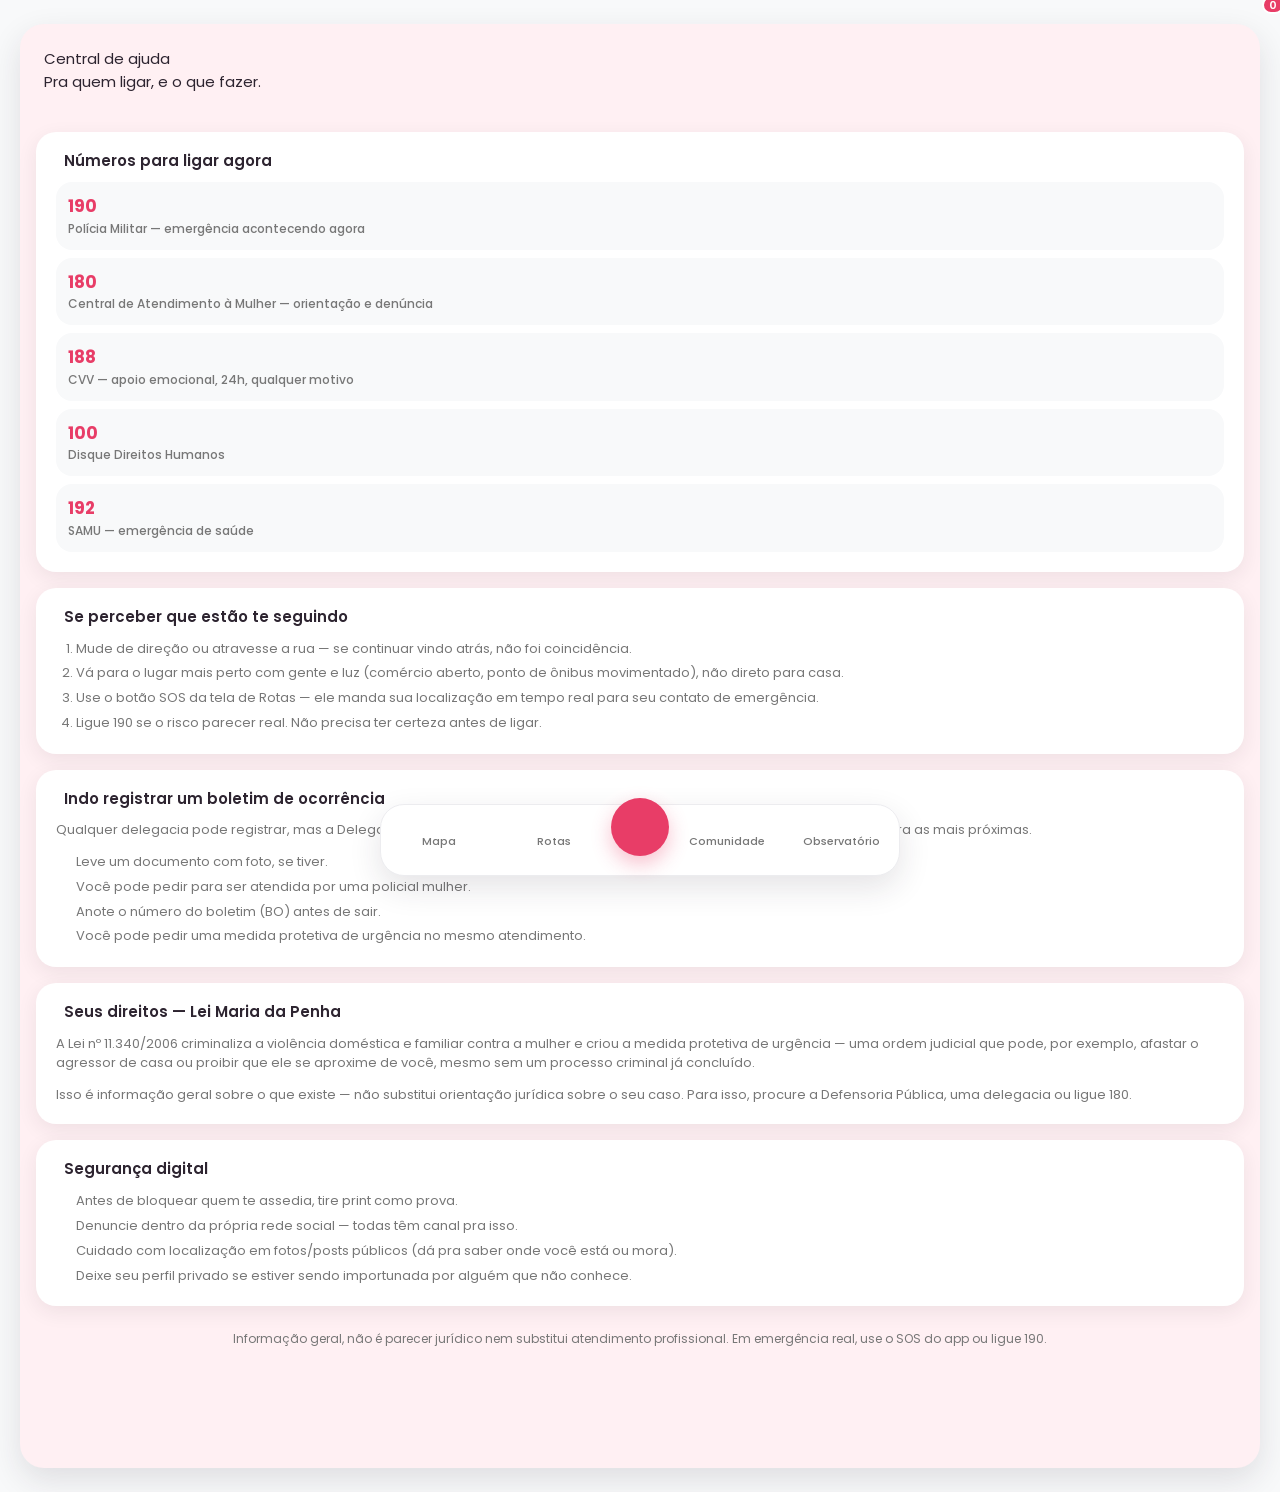
==== pages/ajuda.html @ 3c6c9dac "Central de ajuda (tela nova); Perfil sem pontos de apoio; Vanessa atualizada Central de ajuda: númer" ====
<!DOCTYPE html>
<html lang="pt-BR">
<head>
  <meta charset="UTF-8">
  <meta name="viewport" content="width=device-width, initial-scale=1">
  <meta name="theme-color" content="#E83D67">
  <title>Central de ajuda — Rota Segura</title>
  <link rel="manifest" href="../manifest.json">
  <link rel="apple-touch-icon" href="../assets/icone-192.png">
  <link rel="icon" type="image/png" href="../assets/icone-192.png">

  <meta property="og:type" content="website">
  <meta property="og:url" content="https://drogariatopfarma.github.io/rota-segura/pages/ajuda.html">
  <meta property="og:title" content="Central de ajuda — Rota Segura">
  <meta property="og:description" content="Pra quem ligar e o que fazer: números de emergência, direitos e segurança digital.">
  <meta property="og:image" content="https://drogariatopfarma.github.io/rota-segura/assets/icone-512.png">
  <meta name="twitter:card" content="summary_large_image">

  <link rel="preconnect" href="https://fonts.googleapis.com">
  <link rel="preconnect" href="https://fonts.gstatic.com" crossorigin>
  <link href="https://fonts.googleapis.com/css2?family=Poppins:wght@400;500;600;700&display=swap" rel="stylesheet">

  <link rel="stylesheet" href="../css/variables.css">
  <link rel="stylesheet" href="../css/global.css">
  <link rel="stylesheet" href="../css/components.css">
  <link rel="stylesheet" href="../css/ajuda.css">
  <link rel="stylesheet" href="../css/responsive.css">
</head>
<body>
  <div class="app-shell">

    <!-- ================= CABEÇALHO ================= -->
    <header class="topo">
      <div>
        <span class="topo__titulo">Central de ajuda</span><br>
        <span class="topo__slogan">Pra quem ligar, e o que fazer.</span>
      </div>

      <div class="topo__acoes">
        <button type="button" class="topo__botao" id="botao-notificacoes" aria-label="Notificações">
          <span data-icone="sino" data-tamanho="24" aria-hidden="true"></span>
          <span class="badge" id="badge-notificacoes" hidden>0</span>
        </button>
        <button type="button" class="topo__botao" id="botao-menu" aria-label="Abrir menu">
          <span data-icone="menu" data-tamanho="24" aria-hidden="true"></span>
        </button>
      </div>
    </header>

    <div class="ajuda" id="ajuda">

      <section class="card ajuda__cartao">
        <h2><span data-icone="telefone" data-tamanho="18" aria-hidden="true"></span> Números para ligar agora</h2>
        <div class="ajuda__numeros">
          <a class="ajuda__numero" href="tel:190">
            <span class="ajuda__numero-texto">
              <span class="ajuda__numero-numero">190</span>
              <span class="ajuda__numero-legenda">Polícia Militar — emergência acontecendo agora</span>
            </span>
            <span data-icone="telefone" data-tamanho="20" aria-hidden="true"></span>
          </a>
          <a class="ajuda__numero" href="tel:180">
            <span class="ajuda__numero-texto">
              <span class="ajuda__numero-numero">180</span>
              <span class="ajuda__numero-legenda">Central de Atendimento à Mulher — orientação e denúncia</span>
            </span>
            <span data-icone="telefone" data-tamanho="20" aria-hidden="true"></span>
          </a>
          <a class="ajuda__numero" href="tel:188">
            <span class="ajuda__numero-texto">
              <span class="ajuda__numero-numero">188</span>
              <span class="ajuda__numero-legenda">CVV — apoio emocional, 24h, qualquer motivo</span>
            </span>
            <span data-icone="telefone" data-tamanho="20" aria-hidden="true"></span>
          </a>
          <a class="ajuda__numero" href="tel:100">
            <span class="ajuda__numero-texto">
              <span class="ajuda__numero-numero">100</span>
              <span class="ajuda__numero-legenda">Disque Direitos Humanos</span>
            </span>
            <span data-icone="telefone" data-tamanho="20" aria-hidden="true"></span>
          </a>
          <a class="ajuda__numero" href="tel:192">
            <span class="ajuda__numero-texto">
              <span class="ajuda__numero-numero">192</span>
              <span class="ajuda__numero-legenda">SAMU — emergência de saúde</span>
            </span>
            <span data-icone="telefone" data-tamanho="20" aria-hidden="true"></span>
          </a>
        </div>
      </section>

      <section class="card ajuda__cartao">
        <h2><span data-icone="olho" data-tamanho="18" aria-hidden="true"></span> Se perceber que estão te seguindo</h2>
        <ol>
          <li>Mude de direção ou atravesse a rua — se continuar vindo atrás, não foi coincidência.</li>
          <li>Vá para o lugar mais perto com gente e luz (comércio aberto, ponto de ônibus movimentado), não direto para casa.</li>
          <li>Use o botão SOS da tela de Rotas — ele manda sua localização em tempo real para seu contato de emergência.</li>
          <li>Ligue 190 se o risco parecer real. Não precisa ter certeza antes de ligar.</li>
        </ol>
      </section>

      <section class="card ajuda__cartao">
        <h2><span data-icone="predio" data-tamanho="18" aria-hidden="true"></span> Indo registrar um boletim de ocorrência</h2>
        <p>Qualquer delegacia pode registrar, mas a Delegacia da Mulher (DEAM) é especializada em violência de gênero — o Mapa mostra as mais próximas.</p>
        <ul>
          <li>Leve um documento com foto, se tiver.</li>
          <li>Você pode pedir para ser atendida por uma policial mulher.</li>
          <li>Anote o número do boletim (BO) antes de sair.</li>
          <li>Você pode pedir uma medida protetiva de urgência no mesmo atendimento.</li>
        </ul>
      </section>

      <section class="card ajuda__cartao">
        <h2><span data-icone="escudo" data-tamanho="18" aria-hidden="true"></span> Seus direitos — Lei Maria da Penha</h2>
        <p>
          A Lei nº 11.340/2006 criminaliza a violência doméstica e familiar contra a mulher e criou
          a medida protetiva de urgência — uma ordem judicial que pode, por exemplo, afastar o
          agressor de casa ou proibir que ele se aproxime de você, mesmo sem um processo criminal
          já concluído.
        </p>
        <p>
          Isso é informação geral sobre o que existe — não substitui orientação jurídica sobre o
          seu caso. Para isso, procure a Defensoria Pública, uma delegacia ou ligue 180.
        </p>
      </section>

      <section class="card ajuda__cartao">
        <h2><span data-icone="cadeado" data-tamanho="18" aria-hidden="true"></span> Segurança digital</h2>
        <ul>
          <li>Antes de bloquear quem te assedia, tire print como prova.</li>
          <li>Denuncie dentro da própria rede social — todas têm canal pra isso.</li>
          <li>Cuidado com localização em fotos/posts públicos (dá pra saber onde você está ou mora).</li>
          <li>Deixe seu perfil privado se estiver sendo importunada por alguém que não conhece.</li>
        </ul>
      </section>

      <p class="ajuda__aviso">
        Informação geral, não é parecer jurídico nem substitui atendimento profissional. Em
        emergência real, use o SOS do app ou ligue 190.
      </p>
    </div>
  </div>

  <!-- ================= BOTTOM NAVIGATION ================= -->
  <nav class="bottom-nav" aria-label="Navegação principal">
    <a class="bottom-nav__item" href="mapa.html">
      <span data-icone="mapa" data-tamanho="22" aria-hidden="true"></span>
      <span class="bottom-nav__rotulo">Mapa</span>
    </a>
    <a class="bottom-nav__item" href="rotas.html">
      <span data-icone="rotas" data-tamanho="22" aria-hidden="true"></span>
      <span class="bottom-nav__rotulo">Rotas</span>
    </a>
    <button type="button" class="bottom-nav__fab" id="botao-central" aria-label="Cadastrar">
      <span data-icone="mais" data-tamanho="28" aria-hidden="true"></span>
    </button>
    <a class="bottom-nav__item" href="alertas.html">
      <span data-icone="sino" data-tamanho="22" aria-hidden="true"></span>
      <span class="bottom-nav__rotulo">Comunidade</span>
    </a>
    <a class="bottom-nav__item" href="observatorio.html">
      <span data-icone="grafico" data-tamanho="22" aria-hidden="true"></span>
      <span class="bottom-nav__rotulo">Observatório</span>
    </a>
  </nav>

  <!-- ================= MODAL: NOTIFICAÇÕES ================= -->
  <div class="modal" id="modal-notificacoes" role="dialog" aria-modal="true"
       aria-labelledby="titulo-modal-notificacoes" hidden>
    <div class="modal__caixa">
      <div class="modal__cabecalho">
        <h2 class="modal__titulo" id="titulo-modal-notificacoes">Notificações</h2>
        <div class="modal__cabecalho-acoes">
          <button type="button" class="btn-texto" id="btn-limpar-notificacoes">Limpar</button>
          <button type="button" class="btn-icone" data-fechar aria-label="Fechar">
            <span data-icone="fechar" data-tamanho="20" aria-hidden="true"></span>
          </button>
        </div>
      </div>
      <div id="notificacoes-lista"></div>
    </div>
  </div>

  <!-- ================= MODAL: MENU ================= -->
  <div class="modal" id="modal-menu" role="dialog" aria-modal="true"
       aria-labelledby="titulo-modal-menu" hidden>
    <div class="modal__caixa">
      <div class="modal__cabecalho">
        <h2 class="modal__titulo" id="titulo-modal-menu">Menu</h2>
        <button type="button" class="btn-icone" data-fechar aria-label="Fechar">
          <span data-icone="fechar" data-tamanho="20" aria-hidden="true"></span>
        </button>
      </div>
      <p class="menu-saudacao">Conectada como <strong id="nome-usuaria">...</strong></p>

      <a class="modal__opcao" href="perfil.html">
        <span class="modal__opcao__icone" data-icone="perfil" data-tamanho="22" aria-hidden="true"></span>
        <span><span class="modal__opcao__titulo">Meu perfil</span></span>
      </a>
      <a class="modal__opcao" href="perfil.html#relatos">
        <span class="modal__opcao__icone" data-icone="escudo" data-tamanho="22" aria-hidden="true"></span>
        <span><span class="modal__opcao__titulo">Meus relatos</span></span>
      </a>
      <a class="modal__opcao" href="perfil.html#contatos">
        <span class="modal__opcao__icone" data-icone="telefone" data-tamanho="22" aria-hidden="true"></span>
        <span><span class="modal__opcao__titulo">Contatos de emergência</span></span>
      </a>
      <a class="modal__opcao" href="ajuda.html">
        <span class="modal__opcao__icone" data-icone="coracao" data-tamanho="22" aria-hidden="true"></span>
        <span><span class="modal__opcao__titulo">Central de ajuda</span></span>
      </a>
      <button type="button" class="modal__opcao" data-trocar-modal="modal-notificacoes">
        <span class="modal__opcao__icone" data-icone="sino" data-tamanho="22" aria-hidden="true"></span>
        <span><span class="modal__opcao__titulo">Notificações</span></span>
      </button>
      <a class="modal__opcao" href="perfil.html#configuracoes">
        <span class="modal__opcao__icone" data-icone="engrenagem" data-tamanho="22" aria-hidden="true"></span>
        <span><span class="modal__opcao__titulo">Configurações</span></span>
      </a>
      <button type="button" class="modal__opcao" id="menu-baixar-app">
        <span class="modal__opcao__icone" data-icone="baixar" data-tamanho="22" aria-hidden="true"></span>
        <span><span class="modal__opcao__titulo">Baixar app</span></span>
      </button>
      <a class="modal__opcao" href="termos.html">
        <span class="modal__opcao__icone" data-icone="documento" data-tamanho="22" aria-hidden="true"></span>
        <span><span class="modal__opcao__titulo">Termos de uso</span></span>
      </a>
      <button type="button" class="modal__opcao" data-trocar-modal="modal-privacidade">
        <span class="modal__opcao__icone" data-icone="cadeado" data-tamanho="22" aria-hidden="true"></span>
        <span><span class="modal__opcao__titulo">Privacidade</span></span>
      </button>

      <button type="button" class="btn btn-secundario btn-bloco menu-sair" data-acao="sair">Sair da conta</button>
    </div>
  </div>

  <!-- ================= MODAL: PRIVACIDADE ================= -->
  <div class="modal" id="modal-privacidade" role="dialog" aria-modal="true"
       aria-labelledby="titulo-modal-privacidade" hidden>
    <div class="modal__caixa">
      <div class="modal__cabecalho">
        <h2 class="modal__titulo" id="titulo-modal-privacidade">Privacidade</h2>
        <button type="button" class="btn-icone" data-fechar aria-label="Fechar">
          <span data-icone="fechar" data-tamanho="20" aria-hidden="true"></span>
        </button>
      </div>
      <p class="modal__texto">
        Seus dados de conta (nome, e-mail, telefone, avatar) ficam armazenados no Supabase,
        protegidos por regras de acesso (Row Level Security) — por exemplo, seus contatos de
        emergência só podem ser vistos por você.
      </p>
      <p class="modal__texto">
        A localização usada pelo botão SOS é lida na hora e nunca é salva em nosso banco de
        dados. Relatos, pontos de apoio e publicações que você cadastra ficam visíveis para
        outras usuárias logadas, porque esse é o propósito da plataforma.
      </p>
      <p class="modal__texto">
        Você pode editar seus dados e excluir seus contatos de emergência a qualquer momento
        pela tela de Perfil.
      </p>
    </div>
  </div>

  <!-- ================= MODAL: BAIXAR APP ================= -->
  <div class="modal" id="modal-baixar-app" role="dialog" aria-modal="true"
       aria-labelledby="titulo-modal-baixar-app" hidden>
    <div class="modal__caixa">
      <div class="modal__cabecalho">
        <h2 class="modal__titulo" id="titulo-modal-baixar-app">Baixar o app</h2>
        <button type="button" class="btn-icone" data-fechar aria-label="Fechar">
          <span data-icone="fechar" data-tamanho="20" aria-hidden="true"></span>
        </button>
      </div>
      <p class="modal__texto">
        O Rota Segura pode ficar como um ícone na tela do seu celular, abrindo direto sem
        precisar do navegador. O passo muda um pouco conforme o aparelho:
      </p>
      <p class="modal__texto">
        <strong>iPhone (Safari):</strong> toque no ícone de compartilhar (o quadrado com a
        seta pra cima) → "Adicionar à Tela de Início" → Adicionar.
      </p>
      <p class="modal__texto">
        <strong>Android (Chrome):</strong> toque nos três pontinhos do navegador → "Instalar
        aplicativo" ou "Adicionar à tela inicial".
      </p>
      <p class="modal__texto">
        <strong>Computador (Chrome/Edge):</strong> procure o ícone de instalação na barra de
        endereço, ou no menu do navegador → "Instalar Rota Segura".
      </p>
    </div>
  </div>

  <!-- ================= SCRIPTS ================= -->
  <script type="module" src="../js/ajuda.js"></script>
  <script type="module">
    import { abrirModal, toast } from '../js/ui.js';
    document.getElementById('botao-menu')
      ?.addEventListener('click', () => abrirModal('modal-menu'));
    // Central de ajuda não tem formulário de cadastro próprio (mesmo
    // princípio de js/observatorio.html, botão-central lá) — manda pra tela
    // que tem.
    document.getElementById('botao-central')
      ?.addEventListener('click', () => {
        toast('Para cadastrar, vá até a tela do Mapa.', 'info');
        window.location.href = 'mapa.html';
      });
  </script>
</body>
</html>
---- css/variables.css ----
/* ============================================================
   ROTA SEGURA — Design System (tokens)
   Todas as cores, raios, sombras e espaçamentos do projeto.
   NUNCA escreva cor "na mão" em outro arquivo: use var(--...)
   ============================================================ */

:root {
  /* ---------- Paleta ---------- */
  --rosa-magenta: #E83D67;
  --rosa-magenta-escuro: #D81B60;
  --rosa-bebe: #FFF0F3;
  --rosa-claro: #FCE4EC;
  --branco: #FFFFFF;
  --cinza-muito-claro: #F8F9FA;
  --texto-principal: #2D2430;
  --texto-secundario: #777777;
  --verde: #4CAF7D;
  --amarelo: #F4A261;
  --vermelho: #D32F2F;

  /* ---------- Derivadas ---------- */
  --borda: #ECECEF;
  --overlay: rgba(45, 36, 48, 0.45);
  --verde-suave: #E8F6EE;
  --amarelo-suave: #FDF1E5;
  --vermelho-suave: #FBEAEA;
  --roxo: #7C5CBF;
  --roxo-suave: #F1ECFB;
  /* Mesma cor das notícias públicas no mapa (js/map.js, ICONES.fonte_publica)
     — mantém a identidade visual entre o pino e o card da lista. */
  --teal: #0097A7;
  --teal-suave: #E0F4F6;
  /* Comércio 24h no mapa (js/map.js, js/routes.js) — antes usava a MESMA cor
     de delegacia (--roxo), dava pra confundir os dois pinos só de olhar. */
  --marrom: #8D6E63;

  /* ---------- Tipografia ---------- */
  --fonte: 'Poppins', 'Nunito', 'Inter', -apple-system, BlinkMacSystemFont, 'Segoe UI', sans-serif;
  --fs-xs: 0.75rem;   /* 12px */
  --fs-sm: 0.8125rem; /* 13px */
  --fs-md: 0.9375rem; /* 15px */
  --fs-lg: 1.0625rem; /* 17px */
  --fs-xl: 1.375rem;  /* 22px */
  --fs-2xl: 1.75rem;  /* 28px */

  /* ---------- Raios ---------- */
  --raio-sm: 12px;
  --raio-md: 16px;
  --raio-lg: 20px;
  --raio-xl: 24px;
  --raio-full: 999px;

  /* ---------- Sombras ---------- */
  --sombra-sm: 0 2px 8px rgba(45, 36, 48, 0.06);
  --sombra-md: 0 6px 20px rgba(45, 36, 48, 0.08);
  --sombra-lg: 0 12px 32px rgba(45, 36, 48, 0.12);
  --sombra-rosa: 0 8px 20px rgba(232, 61, 103, 0.32);

  /* ---------- Espaçamento ---------- */
  --esp-1: 4px;
  --esp-2: 8px;
  --esp-3: 12px;
  --esp-4: 16px;
  --esp-5: 20px;
  --esp-6: 24px;
  --esp-8: 32px;

  /* ---------- Layout ---------- */
  --altura-bottom-nav: 72px;
  --largura-app: 480px;
  --z-mapa: 1;
  --z-flutuante: 500;
  /* Sugestões de busca: mais alto que qualquer aviso/botão flutuante sobre o
     mapa (--z-flutuante) — sem isso, um aviso de precisão de GPS podia
     aparecer POR CIMA da lista de sugestões, cobrindo os resultados. */
  --z-sugestoes: 600;
  --z-nav: 900;
  --z-modal: 1000;
  --z-toast: 1100;
}
---- css/global.css ----
/* ============================================================
   ROTA SEGURA — Global (reset + base)
   ============================================================ */

*,
*::before,
*::after {
  box-sizing: border-box;
  margin: 0;
  padding: 0;
}

html {
  -webkit-text-size-adjust: 100%;
}

body {
  font-family: var(--fonte);
  font-size: var(--fs-md);
  font-weight: 400;
  color: var(--texto-principal);
  background: var(--rosa-bebe);
  line-height: 1.5;
  min-height: 100vh;
  -webkit-font-smoothing: antialiased;
}

h1, h2, h3, h4 {
  font-weight: 600;
  line-height: 1.25;
  color: var(--texto-principal);
}

h1 { font-size: var(--fs-2xl); }
h2 { font-size: var(--fs-xl); }
h3 { font-size: var(--fs-lg); }

a {
  color: var(--rosa-magenta-escuro);
  text-decoration: none;
  font-weight: 500;
}

a:hover { text-decoration: underline; }

button {
  font-family: inherit;
  font-size: inherit;
  cursor: pointer;
  border: none;
  background: none;
  color: inherit;
}

input, select, textarea {
  font-family: inherit;
  font-size: var(--fs-md);
  color: var(--texto-principal);
}

img { max-width: 100%; display: block; }

ul { list-style: none; }

/* Foco visível para navegação por teclado (acessibilidade) */
:focus-visible {
  outline: 3px solid var(--rosa-magenta);
  outline-offset: 2px;
  border-radius: 4px;
}

/* Conteúdo só para leitores de tela */
.sr-only {
  position: absolute;
  width: 1px; height: 1px;
  padding: 0; margin: -1px;
  overflow: hidden;
  clip: rect(0 0 0 0);
  white-space: nowrap;
  border: 0;
}

/* Pular para o conteúdo */
.pular-link {
  position: absolute;
  left: -9999px;
  top: 8px;
  background: var(--branco);
  padding: var(--esp-3);
  border-radius: var(--raio-sm);
  z-index: var(--z-toast);
}
.pular-link:focus { left: 8px; }

.texto-secundario { color: var(--texto-secundario); }
.oculto { display: none !important; }

@media (prefers-reduced-motion: reduce) {
  *, *::before, *::after {
    animation-duration: 0.001ms !important;
    transition-duration: 0.001ms !important;
  }
}
---- css/components.css ----
/* ============================================================
   ROTA SEGURA — Componentes reutilizáveis
   ============================================================ */

/* ---------------- Botões ---------------- */
.btn {
  display: inline-flex;
  align-items: center;
  justify-content: center;
  gap: var(--esp-2);
  padding: 14px 22px;
  border-radius: var(--raio-full);
  font-weight: 600;
  font-size: var(--fs-md);
  transition: transform .15s ease, box-shadow .15s ease, background .15s ease;
  min-height: 48px;
}
.btn:active { transform: scale(0.98); }
.btn[disabled] { opacity: .55; cursor: not-allowed; }

.btn-primario {
  background: var(--rosa-magenta);
  color: var(--branco);
  box-shadow: var(--sombra-rosa);
}
.btn-primario:hover:not([disabled]) { background: var(--rosa-magenta-escuro); }

.btn-secundario {
  background: var(--branco);
  color: var(--rosa-magenta-escuro);
  border: 1.5px solid var(--rosa-claro);
}
.btn-secundario:hover:not([disabled]) { background: var(--rosa-bebe); }

.btn-texto {
  background: transparent;
  color: var(--rosa-magenta-escuro);
  padding: 8px 12px;
  min-height: auto;
}

.btn-bloco { width: 100%; }

.btn-icone {
  width: 44px; height: 44px;
  border-radius: var(--raio-full);
  display: inline-flex;
  align-items: center;
  justify-content: center;
  background: var(--branco);
  color: var(--texto-principal);
  box-shadow: var(--sombra-sm);
}
.btn-icone:hover { background: var(--cinza-muito-claro); }

/* ---------------- Cards ---------------- */
.card {
  background: var(--branco);
  border-radius: var(--raio-lg);
  box-shadow: var(--sombra-md);
  padding: var(--esp-5);
}

.lista-relatos__grupo + .lista-relatos__grupo { margin-top: var(--esp-6); }
.lista-relatos__grupo-titulo {
  font-size: var(--fs-xs);
  font-weight: 700;
  text-transform: uppercase;
  letter-spacing: 0.04em;
  color: var(--texto-secundario);
  margin-bottom: var(--esp-2);
}
.lista-relatos__ver-todos {
  display: block;
  width: 100%;
  margin-top: var(--esp-2);
  text-align: center;
  font-weight: 700;
}

.card-lista {
  display: flex;
  align-items: flex-start;
  gap: var(--esp-3);
  background: var(--branco);
  border: 1px solid var(--borda);
  border-radius: var(--raio-md);
  padding: var(--esp-3) var(--esp-4);
}
.card-lista + .card-lista { margin-top: var(--esp-3); }

.card-lista__icone {
  flex: 0 0 42px;
  height: 42px;
  border-radius: 14px;
  display: flex;
  align-items: center;
  justify-content: center;
  color: var(--branco);
  background: var(--rosa-magenta);
}
.card-lista__icone--atencao { background: var(--amarelo); }
.card-lista__icone--verde { background: var(--verde); }
.card-lista__icone--roxo { background: var(--roxo); }
.card-lista__icone--teal { background: var(--teal); }

.card-lista__conteudo { flex: 1; min-width: 0; }
.card-lista__titulo { font-weight: 600; font-size: var(--fs-md); }
.card-lista__meta { font-size: var(--fs-xs); color: var(--texto-secundario); }
.card-lista__meta--prazo { color: var(--rosa-magenta-escuro); font-weight: 600; }
.card-lista__endereco { font-size: var(--fs-sm); font-weight: 500; margin-top: 2px; }
.card-lista__desc { font-size: var(--fs-sm); color: var(--texto-secundario); margin-top: 4px; }
.card-lista__link { display: inline-block; margin-top: var(--esp-2); font-size: var(--fs-xs); font-weight: 600; color: var(--teal); }

/* ---------------- Validação de relato (concordo/discordo) ---------------- */
.card-lista__votos {
  display: flex;
  align-items: center;
  gap: var(--esp-2);
  margin-top: var(--esp-3);
  flex-wrap: wrap;
}
.card-lista__voto-btn {
  display: inline-flex;
  align-items: center;
  gap: 5px;
  padding: 5px 12px;
  border-radius: var(--raio-full);
  border: 1.5px solid var(--borda);
  background: var(--branco);
  color: var(--texto-secundario);
  font-size: var(--fs-xs);
  font-weight: 600;
}
.card-lista__voto-btn:hover:not([disabled]) { border-color: var(--rosa-claro); }
.card-lista__voto-btn--concordo.ativo { background: var(--verde-suave); border-color: var(--verde); color: #2E7D5B; }
.card-lista__voto-btn--discordo.ativo { background: var(--vermelho-suave); border-color: var(--vermelho); color: var(--vermelho); }
.card-lista__percentual { font-size: var(--fs-xs); color: var(--texto-secundario); }

.card-lista__foto {
  display: block;
  margin-top: var(--esp-2);
  width: 100%;
  max-width: 220px;
  border-radius: var(--raio-md);
  overflow: hidden;
}
.card-lista__foto img { display: block; width: 100%; height: 120px; object-fit: cover; }

/* ---------------- Lightbox (foto ampliada) ----------------
   O botão de fechar é fixo na tela (não preso ao tamanho da foto): uma foto
   grande ou com proporção estranha não pode mais empurrar o "X" pra fora da
   área visível ou deixar ele pequeno demais pra tocar. */
.modal--lightbox { align-items: center; padding: var(--esp-6) var(--esp-5); }
.modal__caixa--lightbox {
  background: transparent;
  width: auto;
  max-width: 100%;
  border-radius: 0;
  padding: 0;
  animation: aparecer .18s ease;
}
.modal__caixa--lightbox img {
  display: block;
  max-width: 100%;
  max-height: 72vh;
  border-radius: var(--raio-md);
  box-shadow: var(--sombra-lg);
}
.lightbox-fechar {
  position: fixed;
  top: var(--esp-5);
  right: var(--esp-5);
  z-index: calc(var(--z-modal) + 1);
  width: 44px;
  height: 44px;
  border-radius: 50%;
  background: rgba(45, 36, 48, 0.65);
  color: var(--branco);
  display: flex;
  align-items: center;
  justify-content: center;
}
.lightbox-fechar:hover { background: rgba(45, 36, 48, 0.85); }

/* ---------------- Tags / badges ---------------- */
.tag {
  display: inline-block;
  padding: 5px 12px;
  border-radius: var(--raio-full);
  font-size: var(--fs-xs);
  font-weight: 600;
  white-space: nowrap;
}
.tag--rosa { background: var(--rosa-claro); color: var(--rosa-magenta-escuro); }
.tag--verde { background: var(--verde-suave); color: #2E7D5B; }
.tag--amarelo { background: var(--amarelo-suave); color: #B26A22; }
.tag--vermelho { background: var(--vermelho-suave); color: var(--vermelho); }
.tag--roxo { background: var(--roxo-suave); color: var(--roxo); }
.tag--teal { background: var(--teal-suave); color: var(--teal); }

.badge {
  position: absolute;
  top: -4px; right: -4px;
  min-width: 18px; height: 18px;
  padding: 0 5px;
  border-radius: var(--raio-full);
  background: var(--rosa-magenta);
  color: var(--branco);
  font-size: 11px;
  font-weight: 600;
  display: flex;
  align-items: center;
  justify-content: center;
  border: 2px solid var(--branco);
}

/* ---------------- Formulários ---------------- */
.campo { margin-bottom: var(--esp-4); }
/* Campo com lista de sugestões de endereço embaixo (ex.: "Endereço" do ponto de apoio) */
.campo--busca { position: relative; }

.campo label {
  display: block;
  font-size: var(--fs-sm);
  font-weight: 600;
  margin-bottom: 6px;
}

.campo input,
.campo select,
.campo textarea {
  width: 100%;
  padding: 14px 16px;
  border: 1.5px solid var(--borda);
  border-radius: var(--raio-md);
  background: var(--branco);
  transition: border-color .15s ease, box-shadow .15s ease;
}

.campo input:focus,
.campo select:focus,
.campo textarea:focus {
  outline: none;
  border-color: var(--rosa-magenta);
  box-shadow: 0 0 0 4px rgba(232, 61, 103, 0.12);
}

.campo textarea { min-height: 96px; resize: vertical; }

.campo-erro {
  color: var(--vermelho);
  font-size: var(--fs-xs);
  margin-top: 5px;
  display: block;
}

.campo input[aria-invalid="true"] { border-color: var(--vermelho); }

.campo-checkbox {
  display: flex;
  align-items: flex-start;
  gap: 10px;
  margin-bottom: var(--esp-3);
  font-size: var(--fs-sm);
}
.campo-checkbox input { width: 20px; height: 20px; accent-color: var(--rosa-magenta); flex-shrink: 0; }
.campo-checkbox__ajuda {
  display: block;
  margin-top: 2px;
  font-size: var(--fs-xs);
  color: var(--texto-secundario);
  font-weight: 400;
}

.linha-campos { display: flex; gap: var(--esp-3); }
.linha-campos > * { flex: 1; }

/* ---------------- Mensagens de estado ---------------- */
.mensagem {
  border-radius: var(--raio-md);
  padding: var(--esp-3) var(--esp-4);
  font-size: var(--fs-sm);
  margin-bottom: var(--esp-4);
  display: flex;
  gap: 10px;
  align-items: flex-start;
}
.mensagem--erro { background: var(--vermelho-suave); color: var(--vermelho); }
.mensagem--sucesso { background: var(--verde-suave); color: #2E7D5B; }
.mensagem--info { background: var(--rosa-bebe); color: var(--rosa-magenta-escuro); }
.mensagem--atencao { background: var(--amarelo-suave); color: #B26A22; }

.estado-vazio {
  text-align: center;
  padding: var(--esp-6) var(--esp-4);
  color: var(--texto-secundario);
  font-size: var(--fs-sm);
}
.estado-vazio svg { margin: 0 auto var(--esp-3); color: var(--rosa-claro); }

/* ---------------- Skeleton (loading) ---------------- */
.skeleton {
  background: linear-gradient(90deg, #EFEFF2 25%, #F7F7F9 50%, #EFEFF2 75%);
  background-size: 200% 100%;
  animation: skeleton 1.2s infinite;
  border-radius: var(--raio-md);
}
.skeleton-linha { height: 62px; margin-bottom: var(--esp-3); }
@keyframes skeleton {
  0% { background-position: 200% 0; }
  100% { background-position: -200% 0; }
}

.spinner {
  width: 18px; height: 18px;
  border: 2.5px solid rgba(255,255,255,.45);
  border-top-color: var(--branco);
  border-radius: 50%;
  animation: girar .7s linear infinite;
  display: inline-block;
}
.spinner--rosa { border-color: var(--rosa-claro); border-top-color: var(--rosa-magenta); }
@keyframes girar { to { transform: rotate(360deg); } }

/* ---------------- Bottom navigation ---------------- */
.bottom-nav {
  position: fixed;
  bottom: 0; left: 50%;
  transform: translateX(-50%);
  width: 100%;
  max-width: var(--largura-app);
  height: var(--altura-bottom-nav);
  background: var(--branco);
  border-top: 1px solid var(--borda);
  display: flex;
  align-items: center;
  justify-content: space-around;
  padding-bottom: env(safe-area-inset-bottom);
  z-index: var(--z-nav);
}

.bottom-nav__item {
  flex: 1;
  display: flex;
  flex-direction: column;
  align-items: center;
  gap: 3px;
  font-size: 11px;
  font-weight: 500;
  color: var(--texto-secundario);
  padding: 6px 0;
}
.bottom-nav__item:hover { text-decoration: none; color: var(--rosa-magenta); }
.bottom-nav__item.ativo { color: var(--rosa-magenta); }
.bottom-nav__item.ativo .bottom-nav__rotulo { border-bottom: 2px solid var(--rosa-magenta); padding-bottom: 2px; }

.bottom-nav__fab {
  flex: 0 0 auto;
  width: 58px; height: 58px;
  border-radius: 50%;
  background: var(--rosa-magenta);
  color: var(--branco);
  display: flex;
  align-items: center;
  justify-content: center;
  box-shadow: var(--sombra-rosa);
  margin-top: -26px;
  transition: transform .15s ease;
}
.bottom-nav__fab:hover { background: var(--rosa-magenta-escuro); }
.bottom-nav__fab:active { transform: scale(0.94); }

/* ---------------- Modal ---------------- */
.modal {
  position: fixed;
  inset: 0;
  background: var(--overlay);
  display: flex;
  align-items: flex-end;
  justify-content: center;
  z-index: var(--z-modal);
  padding: 0;
  animation: aparecer .18s ease;
}
.modal[hidden] { display: none; }

.modal__caixa {
  background: var(--branco);
  width: 100%;
  max-width: var(--largura-app);
  border-radius: var(--raio-xl) var(--raio-xl) 0 0;
  padding: var(--esp-5);
  max-height: 92vh;
  overflow-y: auto;
  animation: subir .22s ease;
}

.modal__cabecalho {
  display: flex;
  align-items: center;
  justify-content: space-between;
  margin-bottom: var(--esp-4);
}
.modal__titulo { font-size: var(--fs-lg); font-weight: 600; }
.modal__cabecalho-acoes { display: flex; align-items: center; gap: 2px; flex-shrink: 0; }

.modal__opcao {
  display: flex;
  align-items: center;
  gap: var(--esp-4);
  width: 100%;
  text-align: left;
  padding: var(--esp-4);
  border: 1.5px solid var(--borda);
  border-radius: var(--raio-md);
  margin-bottom: var(--esp-3);
  transition: border-color .15s ease, background .15s ease;
}
.modal__opcao:hover { border-color: var(--rosa-magenta); background: var(--rosa-bebe); }
.modal__opcao__icone {
  width: 46px; height: 46px;
  border-radius: 14px;
  background: var(--rosa-bebe);
  color: var(--rosa-magenta);
  display: flex; align-items: center; justify-content: center;
  flex-shrink: 0;
}
.modal__opcao__titulo { font-weight: 600; }
.modal__opcao__desc { font-size: var(--fs-xs); color: var(--texto-secundario); }

/* Texto simples dentro de um modal (avisos, confirmações, Termos/Privacidade) */
.modal__texto { font-size: var(--fs-md); line-height: 1.6; margin-bottom: var(--esp-3); }
.modal__acoes { display: flex; flex-direction: column; gap: var(--esp-3); margin-top: var(--esp-4); }

.menu-saudacao { color: var(--texto-secundario); font-size: var(--fs-sm); margin-bottom: var(--esp-4); }

/* ---------------- Página de texto longo (Termos de uso, Privacidade) ---------------- */
.pagina-texto {
  max-width: var(--largura-app);
  margin: 0 auto;
  min-height: 100vh;
  padding: var(--esp-5) var(--esp-4) var(--esp-8);
  background: var(--rosa-bebe);
}
.pagina-texto__topo {
  display: flex;
  align-items: center;
  gap: var(--esp-3);
  margin-bottom: var(--esp-4);
}
.pagina-texto__titulo { font-size: var(--fs-xl); font-weight: 700; letter-spacing: -0.02em; }
.pagina-texto__conteudo h2 {
  font-size: var(--fs-lg);
  font-weight: 700;
  margin: var(--esp-5) 0 var(--esp-2);
}
.pagina-texto__conteudo h2:first-of-type { margin-top: var(--esp-2); }
.pagina-texto__lista {
  list-style: disc;
  margin: 0 0 var(--esp-3);
  padding-left: var(--esp-5);
  font-size: var(--fs-md);
  line-height: 1.6;
  color: var(--rosa-magenta);
}
.pagina-texto__lista li { color: var(--texto-principal); margin-bottom: 4px; }
.menu-sair { margin-top: var(--esp-3); }

/* Botão dentro de uma seção recolhível (ex.: "Adicionar localização" da publicação) */
.seletor-local__ajuste > .btn { margin-top: var(--esp-3); }

@keyframes aparecer { from { opacity: 0; } to { opacity: 1; } }
@keyframes subir { from { transform: translateY(24px); } to { transform: translateY(0); } }

/* ---------------- Toast ---------------- */
#toast-container {
  position: fixed;
  top: 16px; left: 50%;
  transform: translateX(-50%);
  z-index: var(--z-toast);
  width: calc(100% - 32px);
  max-width: 420px;
  display: flex;
  flex-direction: column;
  gap: 8px;
  pointer-events: none;
}
.toast {
  background: var(--texto-principal);
  color: var(--branco);
  padding: 12px 18px;
  border-radius: var(--raio-md);
  font-size: var(--fs-sm);
  font-weight: 500;
  box-shadow: var(--sombra-lg);
  animation: aparecer .18s ease;
}
.toast--erro { background: var(--vermelho); }
.toast--sucesso { background: var(--verde); }

/* ============================================================
   Seletor de local
   Ordem visual: botão de GPS -> cartão do endereço -> mapa de
   conferência -> bloco recolhido de correção.
   ============================================================ */

.seletor-local {
  border: 1.5px solid var(--rosa-claro);
  border-radius: var(--raio-md);
  padding: var(--esp-4);
  margin-bottom: var(--esp-4);
  background: var(--rosa-bebe);
}

.seletor-local legend {
  font-size: var(--fs-sm);
  font-weight: 600;
  padding: 0 6px;
}

.seletor-local__dica {
  font-size: var(--fs-xs);
  color: var(--texto-secundario);
  text-align: center;
  margin-top: 6px;
  line-height: 1.45;
}

/* --- Mapa só de conferência: menor e discreto --- */
.mini-mapa {
  height: 165px;
  margin-top: var(--esp-3);
  border-radius: var(--raio-md);
  overflow: hidden;
  background: var(--cinza-muito-claro);
  border: 1px solid var(--borda);
  z-index: 0;
}

/* --- Cartão que confirma o endereço --- */
.local-resumo {
  margin-top: var(--esp-3);
  background: var(--branco);
  border: 1.5px solid var(--verde);
  border-radius: var(--raio-md);
  padding: var(--esp-3) var(--esp-4);
  font-size: var(--fs-sm);
}
.local-resumo[hidden] { display: none; }
.local-resumo--atencao { border-color: var(--amarelo); }
.local-resumo--procurando { border-color: var(--rosa-claro); }

.local-resumo__linha { display: flex; gap: 10px; align-items: flex-start; }
.local-resumo__icone { color: var(--rosa-magenta); flex-shrink: 0; display: flex; margin-top: 2px; }
.local-resumo__endereco { margin-top: 2px; font-weight: 500; }
.local-resumo__origem { font-size: var(--fs-xs); color: var(--texto-secundario); margin-top: 3px; }
.local-resumo__aviso {
  font-size: var(--fs-xs);
  color: #B26A22;
  background: var(--amarelo-suave);
  border-radius: 10px;
  padding: 7px 10px;
  margin-top: 8px;
  line-height: 1.45;
}

/* --- Bloco recolhido "Não é aqui? Corrigir o local" --- */
.seletor-local__ajuste {
  margin-top: var(--esp-3);
  border-top: 1px solid var(--rosa-claro);
  padding-top: var(--esp-3);
}

.seletor-local__ajuste summary {
  cursor: pointer;
  font-size: var(--fs-sm);
  font-weight: 600;
  color: var(--rosa-magenta-escuro);
  list-style: none;
  padding: 4px 0;
}
.seletor-local__ajuste summary::-webkit-details-marker { display: none; }
.seletor-local__ajuste summary::before {
  content: '+';
  display: inline-block;
  width: 18px;
  font-weight: 700;
}
.seletor-local__ajuste[open] summary::before { content: '−'; }

.seletor-local__busca {
  position: relative;
  margin-top: var(--esp-3);
}

.seletor-local__busca input {
  width: 100%;
  padding: 13px 16px;
  border: 1.5px solid var(--borda);
  border-radius: var(--raio-md);
  background: var(--branco);
}
.seletor-local__busca input:focus {
  outline: none;
  border-color: var(--rosa-magenta);
  box-shadow: 0 0 0 4px rgba(232, 61, 103, 0.12);
}

/* Caixa de sugestões de endereço — flutua colada embaixo do campo de busca
   que a chamar (js/location-picker.js, js/search.js). Precisa de um
   ancestral com `position: relative` por perto (ex.: .busca, na Tela 1, ou
   .seletor-local__busca, nos seletores de local) — sem isso, ela ainda
   funciona, só que ancorada num ponto mais distante do campo. */
.sugestoes {
  position: absolute;
  top: calc(100% + 8px);
  left: 0; right: 0;
  background: var(--branco);
  border-radius: var(--raio-md);
  box-shadow: var(--sombra-lg);
  overflow: hidden;
  z-index: var(--z-sugestoes);
  max-height: 260px;
  overflow-y: auto;
}
.sugestoes[hidden] { display: none; }

/* --- Etiqueta "sem número exato" nas sugestões --- */
.sugestoes button {
  display: flex;
  align-items: center;
  justify-content: space-between;
  gap: 10px;
  width: 100%;
  text-align: left;
  padding: 12px 16px;
  font-size: var(--fs-sm);
  border-bottom: 1px solid var(--borda);
}
.sugestoes button:last-child { border-bottom: none; }
.sugestoes button:hover { background: var(--rosa-bebe); }
.sugestao-tag {
  flex-shrink: 0;
  font-size: 10px;
  font-weight: 600;
  color: #B26A22;
  background: var(--amarelo-suave);
  border-radius: var(--raio-full);
  padding: 3px 8px;
}
.sugestoes button[disabled] {
  color: var(--texto-secundario);
  cursor: default;
  line-height: 1.45;
}

/* ---------------- Vanessa (chat de IA, Tela 3 — Comunidade) ---------------- */
.vanessa-fab {
  position: fixed;
  right: var(--esp-4);
  bottom: calc(var(--altura-bottom-nav) + var(--esp-3));
  z-index: var(--z-flutuante);
  display: flex;
  align-items: center;
  gap: 8px;
  padding: 12px 18px 12px 14px;
  border-radius: var(--raio-full);
  background: linear-gradient(135deg, var(--rosa-magenta), var(--roxo));
  color: var(--branco);
  font-size: var(--fs-sm);
  font-weight: 700;
  box-shadow: var(--sombra-rosa);
}
.vanessa-fab:hover { filter: brightness(1.05); }

.vanessa-titulo {
  display: flex;
  align-items: center;
  gap: 8px;
  color: var(--rosa-magenta-escuro);
}

/* O chat precisa de altura de verdade (é uma conversa, não um formulário
   curto) — em vez do modal__caixa padrão (altura pelo conteúdo, até 92vh),
   fixa uma altura e organiza em coluna: aviso fixo no topo, mensagens
   rolando no meio, campo de digitar fixo embaixo. */
.vanessa-caixa {
  height: 80vh;
  display: flex;
  flex-direction: column;
  overflow: hidden;
}
.vanessa-aviso {
  font-size: var(--fs-xs);
  color: var(--texto-secundario);
  background: var(--rosa-bebe);
  border-radius: var(--raio-md);
  padding: var(--esp-2) var(--esp-3);
  margin-bottom: var(--esp-3);
  flex-shrink: 0;
}

.vanessa-atalho {
  display: flex;
  align-items: center;
  justify-content: center;
  gap: 6px;
  font-size: var(--fs-sm);
  font-weight: 600;
  color: var(--rosa-magenta-escuro);
  background: var(--roxo-suave);
  border-radius: var(--raio-md);
  padding: var(--esp-2) var(--esp-3);
  margin-bottom: var(--esp-3);
  flex-shrink: 0;
}

.vanessa-mensagens {
  flex: 1;
  overflow-y: auto;
  display: flex;
  flex-direction: column;
  gap: var(--esp-2);
  padding-bottom: var(--esp-2);
}
.vanessa-bolha {
  max-width: 82%;
  padding: 10px 14px;
  border-radius: var(--raio-md);
  font-size: var(--fs-sm);
  line-height: 1.5;
  white-space: pre-line;
}
.vanessa-bolha--usuaria {
  align-self: flex-end;
  background: var(--rosa-magenta);
  color: var(--branco);
  border-bottom-right-radius: 4px;
}
.vanessa-bolha--vanessa {
  align-self: flex-start;
  background: var(--cinza-muito-claro);
  color: var(--texto-principal);
  border-bottom-left-radius: 4px;
}
.vanessa-bolha--digitando { color: var(--texto-secundario); font-style: italic; }

.vanessa-chips {
  display: flex;
  flex-wrap: wrap;
  gap: 8px;
  flex-shrink: 0;
  padding: var(--esp-2) 0;
}
.vanessa-chips button {
  padding: 8px 14px;
  border-radius: var(--raio-full);
  background: var(--roxo-suave);
  color: #5b3f92;
  font-size: var(--fs-xs);
  font-weight: 600;
  text-align: left;
}
.vanessa-chips button:hover { background: var(--roxo); color: var(--branco); }

.vanessa-form {
  display: flex;
  gap: var(--esp-2);
  align-items: center;
  flex-shrink: 0;
  padding-top: var(--esp-3);
  border-top: 1px solid var(--borda);
}
.vanessa-form input {
  flex: 1;
  border: 1.5px solid var(--borda);
  border-radius: var(--raio-full);
  padding: 12px 16px;
  font-family: var(--fonte);
  font-size: var(--fs-sm);
}
.vanessa-form input:focus { outline: none; border-color: var(--rosa-magenta); }
.vanessa-form button {
  flex-shrink: 0;
  width: 42px; height: 42px;
  border-radius: 50%;
  background: var(--rosa-magenta);
  color: var(--branco);
  display: flex; align-items: center; justify-content: center;
}
.vanessa-form button:hover { background: var(--rosa-magenta-escuro); }
---- css/ajuda.css ----
/* ============================================================================
   ROTA SEGURA — Central de ajuda
   Conteúdo 100% estático (números de emergência, o que fazer em situações de
   risco, direitos básicos, segurança digital) — ver js/ajuda.js.
   ============================================================================ */

.ajuda {
  padding: 0 var(--esp-4) var(--esp-4);
  display: flex;
  flex-direction: column;
  gap: var(--esp-4);
}

.ajuda__cartao h2 {
  font-size: var(--fs-md);
  margin: 0 0 var(--esp-3);
  color: var(--texto-principal);
  display: flex;
  align-items: center;
  gap: var(--esp-2);
}

.ajuda__cartao p {
  font-size: var(--fs-sm);
  color: var(--texto-secundario);
  margin: 0 0 var(--esp-3);
  line-height: 1.5;
}
.ajuda__cartao p:last-child { margin-bottom: 0; }

.ajuda__cartao ol,
.ajuda__cartao ul {
  font-size: var(--fs-sm);
  color: var(--texto-secundario);
  margin: 0;
  padding-left: var(--esp-5);
  line-height: 1.6;
}
.ajuda__cartao li + li { margin-top: var(--esp-1); }

.ajuda__numeros {
  display: grid;
  gap: var(--esp-2);
}

.ajuda__numero {
  display: flex;
  align-items: center;
  justify-content: space-between;
  gap: var(--esp-3);
  padding: var(--esp-3);
  border-radius: var(--raio-md);
  background: var(--cinza-muito-claro);
  text-decoration: none;
}

.ajuda__numero-texto { display: flex; flex-direction: column; }
.ajuda__numero-numero { font-size: var(--fs-lg); font-weight: 700; color: var(--rosa-magenta); }
.ajuda__numero-legenda { font-size: var(--fs-xs); color: var(--texto-secundario); }

.ajuda__aviso {
  font-size: var(--fs-xs);
  color: var(--texto-secundario);
  text-align: center;
  padding: var(--esp-2) var(--esp-2) 0;
}
---- css/responsive.css ----
/* ============================================================
   ROTA SEGURA — Responsivo
   Mobile-first. Aqui só ajustamos telas maiores.
   ============================================================ */

/* ---------- Telefones muito pequenos ---------- */
@media (max-width: 359px) {
  .topo__titulo { font-size: var(--fs-lg); }
  .busca { padding-left: 14px; }
  .bottom-nav__item { font-size: 10px; }
}

/* ---------- Tablets (a partir de 700px) ---------- */
@media (min-width: 700px) {
  :root { --largura-app: 620px; }

  .app-shell,
  #app-rotas {
    box-shadow: var(--sombra-lg);
    border-radius: var(--raio-xl);
    margin: var(--esp-5) auto;
    min-height: calc(100vh - 40px);
    overflow: hidden;
  }

  #mapa,
  #rota-mapa { height: 52vh; }

  .bottom-nav {
    border-radius: 0 0 var(--raio-xl) var(--raio-xl);
    bottom: var(--esp-5);
  }

  .modal { align-items: center; }
  .modal__caixa {
    border-radius: var(--raio-xl);
    max-width: 560px;
    margin: var(--esp-5);
  }
}

/* ---------- Notebooks e desktops (a partir de 1024px) ----------
   Em telas grandes o app deixa de ser uma coluna estreita:
   o mapa ocupa a coluna principal e os painéis ficam ao lado. */
@media (min-width: 1024px) {
  :root { --largura-app: 100%; }

  body { background: var(--cinza-muito-claro); }

  .app-shell {
    max-width: 1240px;
    border-radius: var(--raio-xl);
    background: var(--rosa-bebe);
    padding-bottom: var(--esp-8);
    margin: var(--esp-6) auto;
    min-height: auto;
  }

  .conteudo-mapa {
    display: grid;
    grid-template-columns: 1.6fr 1fr;
    gap: var(--esp-5);
    padding: 0 var(--esp-6) var(--esp-6);
    align-items: start;
  }

  .topo { padding: var(--esp-6) var(--esp-6) var(--esp-4); }
  .busca { margin: 0 var(--esp-6) var(--esp-5); max-width: 620px; }

  .mapa-wrapper { margin: 0; }
  /* min(), não um valor fixo: em notebooks comuns (1280x800, 1366x768) um
     mapa de 620px empurrava o botão de recentralizar (canto do mapa) pra
     baixo da bottom-nav flutuante, sobrepondo os dois. Com vh, o mapa
     encolhe em telas mais baixas e cresce até 620px em telas mais altas. */
  #mapa { height: min(620px, 58vh); }

  .secao-relatos, .resultado-busca { margin: 0 0 var(--esp-4); }
  .secao-relatos { position: sticky; top: var(--esp-5); }

  /* Tela 2 não tem lista ao lado do mapa — fica uma coluna central, só mais larga */
  #app-rotas {
    max-width: 640px;
    border-radius: var(--raio-xl);
    background: var(--rosa-bebe);
    padding-top: var(--esp-3);
    padding-bottom: var(--esp-8);
    margin: var(--esp-6) auto;
  }
  #rota-mapa { height: 480px; }

  /* A bottom navigation vira uma barra fixa centralizada e compacta */
  .bottom-nav {
    max-width: 520px;
    border-radius: var(--raio-xl);
    border: 1px solid var(--borda);
    box-shadow: var(--sombra-lg);
    bottom: var(--esp-6);
  }

  .app-shell { padding-bottom: calc(var(--altura-bottom-nav) + var(--esp-8)); }

  /* Comunidade e Perfil não têm o grid de duas colunas do mapa — sem isto,
     herdavam o max-width:1240px da Tela 1 e viravam uma faixa enorme e vazia
     em notebook/desktop. Ficam com a mesma largura de coluna central que a
     Tela 2 (#app-rotas) já usa. */
  .app-shell.app-shell--simples {
    max-width: 640px;
    padding-top: var(--esp-3);
  }
}
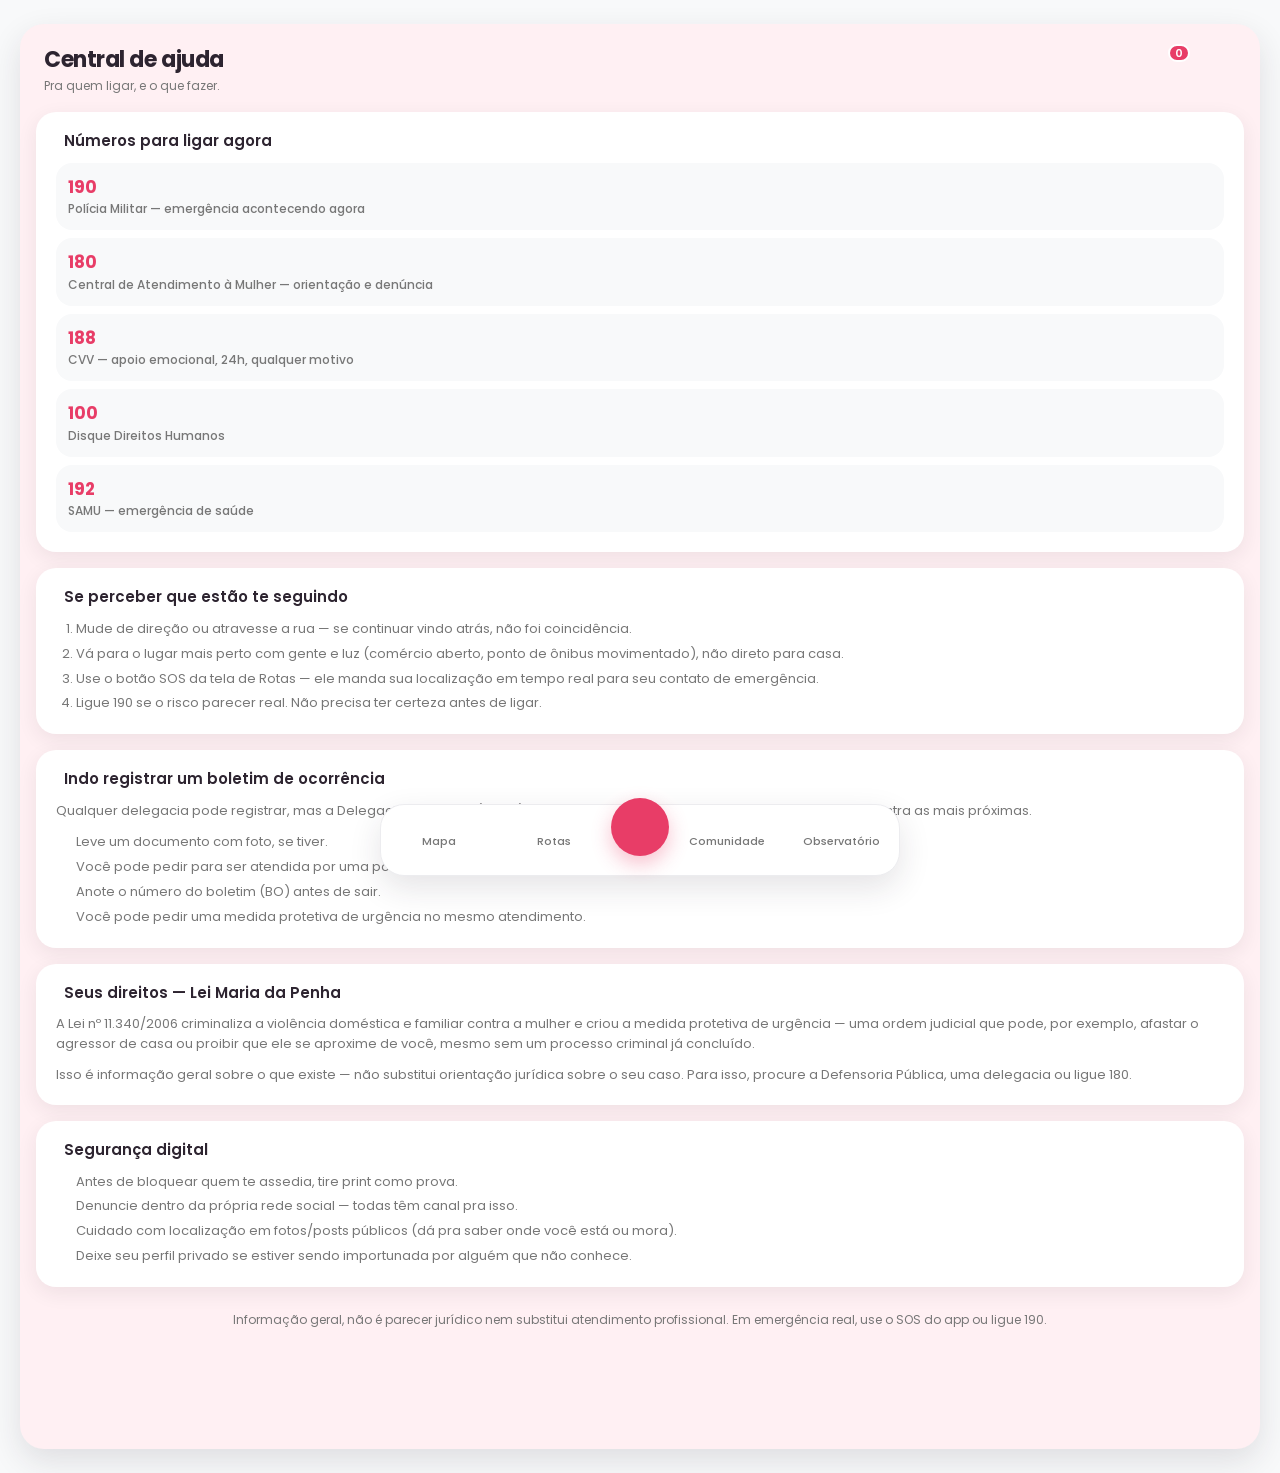
==== commit c780df48: "Central de ajuda: corrige cabecalho sem estilo (faltava import de map.css) Co-Authored-By: Claude So" ====
--- a/pages/ajuda.html
+++ b/pages/ajuda.html
@@ -23,6 +23,7 @@
   <link rel="stylesheet" href="../css/variables.css">
   <link rel="stylesheet" href="../css/global.css">
   <link rel="stylesheet" href="../css/components.css">
+  <link rel="stylesheet" href="../css/map.css">
   <link rel="stylesheet" href="../css/ajuda.css">
   <link rel="stylesheet" href="../css/responsive.css">
 </head>
--- a/css/map.css
+++ b/css/map.css
@@ -0,0 +1,346 @@
+/* ============================================================
+   ROTA SEGURA — Tela 1: Mapa (consulta)
+   ============================================================ */
+
+.app-shell {
+  max-width: var(--largura-app);
+  margin: 0 auto;
+  background: var(--rosa-bebe);
+  min-height: 100vh;
+  padding-bottom: calc(var(--altura-bottom-nav) + var(--esp-5));
+  position: relative;
+}
+
+/* ---------------- Cabeçalho ---------------- */
+.topo {
+  display: flex;
+  align-items: flex-start;
+  justify-content: space-between;
+  padding: var(--esp-5) var(--esp-4) var(--esp-3);
+  gap: var(--esp-3);
+}
+
+.topo__marca {
+  display: flex;
+  align-items: center;
+  gap: 10px;
+}
+.topo__escudo {
+  width: 40px; height: 40px;
+  color: var(--rosa-magenta);
+  display: flex; align-items: center; justify-content: center;
+  flex-shrink: 0;
+}
+.topo__titulo {
+  font-size: var(--fs-xl);
+  font-weight: 700;
+  letter-spacing: -0.02em;
+  line-height: 1.1;
+}
+.topo__slogan {
+  font-size: var(--fs-xs);
+  color: var(--texto-secundario);
+}
+.topo__acoes { display: flex; align-items: center; gap: var(--esp-2); }
+.topo__botao {
+  position: relative;
+  width: 42px; height: 42px;
+  display: flex; align-items: center; justify-content: center;
+  color: var(--texto-principal);
+  border-radius: var(--raio-full);
+}
+.topo__botao:hover { background: var(--rosa-claro); }
+
+/* ---------------- Busca ---------------- */
+.busca {
+  margin: 0 var(--esp-4) var(--esp-4);
+  background: var(--branco);
+  border-radius: var(--raio-full);
+  box-shadow: var(--sombra-md);
+  display: flex;
+  align-items: center;
+  padding: 6px 6px 6px 18px;
+  gap: 10px;
+  position: relative;
+}
+.busca__lupa-esq { color: var(--texto-secundario); flex-shrink: 0; display: flex; }
+.busca input {
+  flex: 1;
+  border: none;
+  outline: none;
+  background: transparent;
+  font-size: var(--fs-md);
+  min-width: 0;
+  padding: 10px 0;
+}
+.busca input::placeholder { color: var(--texto-secundario); }
+.busca__botao {
+  width: 46px; height: 46px;
+  border-radius: 50%;
+  background: var(--rosa-magenta);
+  color: var(--branco);
+  display: flex; align-items: center; justify-content: center;
+  flex-shrink: 0;
+  box-shadow: var(--sombra-rosa);
+}
+.busca__botao:hover { background: var(--rosa-magenta-escuro); }
+
+/* ---------------- Mapa ----------------
+   Os tiles do mapa em si (Leaflet/CARTO) nunca levam filtro/tingimento de
+   cor — são dados reais de rua, e um overlay rosa por cima deixaria isso
+   ilegível. A identidade visual "rosa" do mapa vem de around dele: a
+   moldura, a sombra e os controles flutuantes por cima, não do mapa-base.
+   Isso importa especialmente em celular: muitos desses acentos só existiam
+   como `:hover`, que nunca é acionado por toque — então, na prática, nunca
+   apareciam pra quem usa o app no telefone. Agora são a cor "de repouso". */
+.mapa-wrapper {
+  position: relative;
+  margin: 0 var(--esp-4);
+  border-radius: var(--raio-lg);
+  overflow: hidden;
+  border: 2px solid var(--rosa-claro);
+  box-shadow: var(--sombra-md);
+}
+#mapa {
+  height: 46vh;
+  min-height: 320px;
+  width: 100%;
+  background: var(--cinza-muito-claro);
+  z-index: var(--z-mapa);
+}
+
+.mapa-botao-recentralizar {
+  position: absolute;
+  right: 12px; bottom: 12px;
+  z-index: var(--z-flutuante);
+  width: 44px; height: 44px;
+  border-radius: 50%;
+  background: var(--branco);
+  color: var(--rosa-magenta);
+  display: flex; align-items: center; justify-content: center;
+  box-shadow: var(--sombra-md);
+}
+.mapa-botao-recentralizar:hover { color: var(--rosa-magenta-escuro); }
+
+/* Controle de zoom do Leaflet (+/-): por padrão vem sem nenhuma identidade
+   visual (cinza/branco genérico) — é um elemento que fica sempre em cima do
+   mapa, então vale a pena ele carregar a marca mesmo sem tocar nos tiles. */
+.leaflet-control-zoom {
+  border: none !important;
+  border-radius: var(--raio-md) !important;
+  overflow: hidden;
+  box-shadow: var(--sombra-md) !important;
+}
+.leaflet-control-zoom a {
+  color: var(--rosa-magenta) !important;
+  background: var(--branco) !important;
+}
+.leaflet-control-zoom a:hover {
+  color: var(--branco) !important;
+  background: var(--rosa-magenta) !important;
+}
+
+/* ---------------- Card com as duas preferências da Tela 1 (notícias
+   públicas no mapa / avisar de relato perto) — mesmo visual de card do
+   painel "Horário mais arriscado" logo abaixo, pra formar um bloco só de
+   "configurações desta tela" em vez de texto solto direto no fundo. */
+.tela-mapa__opcoes { margin: var(--esp-4) 0 0; }
+.tela-mapa__opcoes .campo-checkbox { margin-bottom: 0; }
+.tela-mapa__opcoes .campo-checkbox + .campo-checkbox {
+  margin-top: var(--esp-3);
+  padding-top: var(--esp-3);
+  border-top: 1px solid var(--borda);
+}
+
+/* ---------------- Painel "Horário mais arriscado" ---------------- */
+.risco-horario { margin: var(--esp-4) 0 0; }
+.risco-horario__titulo { font-size: var(--fs-lg); font-weight: 600; margin-bottom: var(--esp-4); }
+
+.risco-horario__linha {
+  display: flex;
+  align-items: center;
+  gap: var(--esp-3);
+}
+.risco-horario__linha + .risco-horario__linha { margin-top: var(--esp-2); }
+
+.risco-horario__rotulo {
+  flex: 0 0 88px;
+  font-size: var(--fs-sm);
+  font-weight: 600;
+  color: var(--texto-principal);
+  display: flex;
+  flex-direction: column;
+  line-height: 1.3;
+}
+.risco-horario__rotulo small { font-weight: 400; font-size: var(--fs-xs); color: var(--texto-secundario); }
+
+.risco-horario__trilha {
+  flex: 1;
+  height: 10px;
+  background: var(--rosa-claro);
+  border-radius: var(--raio-full);
+  overflow: hidden;
+}
+.risco-horario__barra {
+  height: 100%;
+  min-width: 4px;
+  background: var(--rosa-magenta);
+  border-radius: var(--raio-full);
+}
+
+.risco-horario__valor {
+  flex: 0 0 24px;
+  text-align: right;
+  font-size: var(--fs-sm);
+  font-weight: 700;
+  color: var(--texto-principal);
+}
+
+.risco-horario__legenda {
+  margin-top: var(--esp-3);
+  font-size: var(--fs-xs);
+  color: var(--texto-secundario);
+}
+.risco-horario__vazio {
+  font-size: var(--fs-sm);
+  color: var(--texto-secundario);
+}
+
+/* Marcadores SVG customizados */
+.marcador {
+  display: flex;
+  align-items: center;
+  justify-content: center;
+  filter: drop-shadow(0 4px 8px rgba(45,36,48,.3));
+}
+
+.leaflet-popup-content-wrapper {
+  border-radius: var(--raio-md);
+  box-shadow: var(--sombra-lg);
+}
+.leaflet-popup-content { margin: 14px 16px; font-family: var(--fonte); }
+.popup__tipo { font-weight: 600; font-size: var(--fs-md); margin-bottom: 2px; }
+.popup__meta { font-size: var(--fs-xs); color: var(--texto-secundario); }
+.popup__meta--atencao { color: #B26A22; margin-top: 4px; }
+.popup__desc { font-size: var(--fs-sm); margin-top: 6px; }
+.popup__fonte { font-size: 11px; color: var(--texto-secundario); margin-top: 6px; font-style: italic; }
+.popup__comodidades {
+  display: flex;
+  flex-wrap: wrap;
+  gap: 6px;
+  margin-top: 6px;
+}
+.popup__comodidades span {
+  display: inline-flex;
+  align-items: center;
+  gap: 3px;
+  font-size: 11px;
+  color: var(--texto-secundario);
+  background: var(--cinza-muito-claro);
+  border-radius: var(--raio-full);
+  padding: 2px 8px;
+}
+.popup__foto {
+  display: block;
+  margin-top: 8px;
+  width: 100%;
+  border-radius: var(--raio-sm);
+  overflow: hidden;
+}
+.popup__foto img { display: block; width: 100%; height: 90px; object-fit: cover; }
+.popup__fotos { margin-top: 8px; }
+.popup__fotos-carregando,
+.popup__fotos-vazio { font-size: var(--fs-xs); color: var(--texto-secundario); }
+.popup__fotos-aviso { font-size: 10px; color: var(--texto-secundario); font-style: italic; margin-bottom: 4px; }
+.popup__foto-externa {
+  display: block;
+  margin-top: 6px;
+  border-radius: var(--raio-sm);
+  overflow: hidden;
+}
+.popup__foto-externa img { display: block; width: 100%; height: 90px; object-fit: cover; }
+.popup__foto-externa span {
+  display: block;
+  font-size: 10px;
+  color: var(--texto-secundario);
+  padding: 2px 0;
+}
+.popup__link {
+  display: inline-block;
+  margin-top: 6px;
+  font-size: var(--fs-xs);
+  font-weight: 600;
+  color: var(--rosa-magenta-escuro);
+}
+.popup__link:hover { text-decoration: underline; }
+
+/* ---------------- Resultado da busca ---------------- */
+.resultado-busca {
+  margin: var(--esp-4) var(--esp-4) 0;
+  background: var(--branco);
+  border-radius: var(--raio-md);
+  padding: var(--esp-4);
+  box-shadow: var(--sombra-sm);
+  font-size: var(--fs-sm);
+}
+.resultado-busca[hidden] { display: none; }
+.resultado-busca__aviso {
+  font-size: var(--fs-xs);
+  color: #B26A22;
+  background: var(--amarelo-suave);
+  border-radius: 10px;
+  padding: 7px 10px;
+  margin-top: 8px;
+  line-height: 1.45;
+}
+.resultado-busca strong { display: block; margin-bottom: 2px; }
+.resultado-busca__lista {
+  display: flex;
+  flex-direction: column;
+  gap: var(--esp-2);
+  margin-top: var(--esp-3);
+}
+.resultado-busca__mais {
+  font-size: var(--fs-xs);
+  color: var(--texto-secundario);
+  margin-top: var(--esp-2);
+}
+
+/* ---------------- Lista de relatos ---------------- */
+.secao-relatos {
+  margin: var(--esp-5) var(--esp-4) 0;
+  background: var(--branco);
+  border-radius: var(--raio-lg);
+  box-shadow: var(--sombra-md);
+  padding: var(--esp-5);
+}
+.secao-relatos__topo {
+  display: flex;
+  align-items: center;
+  justify-content: space-between;
+  margin-bottom: var(--esp-4);
+}
+.secao-relatos__titulo { font-size: var(--fs-lg); font-weight: 600; }
+
+/* ---------------- Placeholder das telas dos próximos blocos --------- */
+.placeholder-tela {
+  max-width: var(--largura-app);
+  margin: 0 auto;
+  padding: var(--esp-8) var(--esp-5) calc(var(--altura-bottom-nav) + var(--esp-8));
+  text-align: center;
+  min-height: 100vh;
+  display: flex;
+  flex-direction: column;
+  align-items: center;
+  justify-content: center;
+  gap: var(--esp-3);
+}
+.placeholder-tela__icone {
+  width: 72px; height: 72px;
+  border-radius: 24px;
+  background: var(--branco);
+  color: var(--rosa-magenta);
+  display: flex; align-items: center; justify-content: center;
+  box-shadow: var(--sombra-md);
+  margin-bottom: var(--esp-2);
+}
